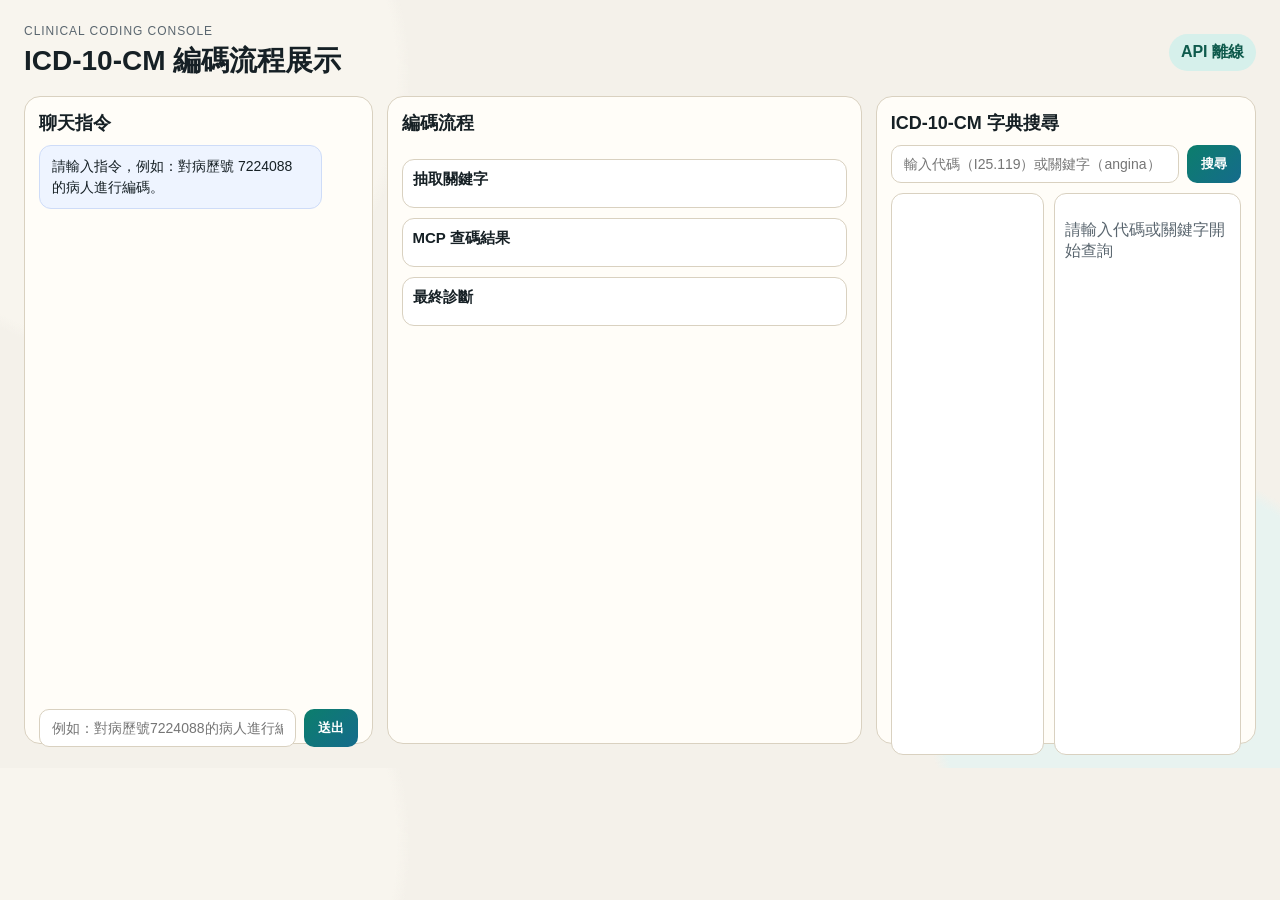
==== frontend/index.html @ fc2fcd36 "Initial commit" ====
﻿<!doctype html>
<html lang="zh-Hant">
<head>
  <meta charset="UTF-8" />
  <meta name="viewport" content="width=device-width, initial-scale=1.0" />
  <title>ICD-10 編碼流程台</title>
  <link rel="stylesheet" href="./styles.css" />
</head>
<body>
  <div class="app-shell">
    <header class="topbar">
      <div>
        <p class="eyebrow">Clinical Coding Console</p>
        <h1>ICD-10-CM 編碼流程展示</h1>
      </div>
      <span class="status-pill">Mock Mode</span>
    </header>

    <main class="layout">
      <section class="panel chat-panel">
        <h2>聊天指令</h2>
        <div id="chatLog" class="chat-log" aria-live="polite"></div>
        <form id="chatForm" class="chat-form">
          <input id="chatInput" type="text" placeholder="例如：對病歷號7224088的病人進行編碼" required />
          <button type="submit">送出</button>
        </form>
      </section>

      <section class="panel flow-panel">
        <h2>編碼流程</h2>
        <ol id="timeline" class="timeline"></ol>

        <div class="card-grid">
          <article class="card">
            <h3>抽取關鍵字</h3>
            <ul id="keywordList" class="list"></ul>
          </article>
          <article class="card">
            <h3>MCP 查碼結果</h3>
            <ul id="mcpList" class="list"></ul>
          </article>
          <article class="card">
            <h3>最終診斷</h3>
            <ul id="finalList" class="list"></ul>
          </article>
        </div>
      </section>

      <section class="panel dict-panel">
        <h2>ICD-10-CM 字典搜尋</h2>
        <form id="dictForm" class="dict-form">
          <input id="dictInput" type="text" placeholder="輸入代碼（I25.119）或關鍵字（angina）" required />
          <button type="submit">搜尋</button>
        </form>
        <div class="dict-columns">
          <ul id="dictResults" class="dict-results"></ul>
          <article id="dictDetail" class="dict-detail">
            <p class="empty">請輸入代碼或關鍵字開始查詢</p>
          </article>
        </div>
      </section>
    </main>
  </div>

  <script src="./app.js"></script>
</body>
</html>
---- frontend/styles.css ----
﻿:root {
  --bg: #f4f1ea;
  --ink: #162025;
  --muted: #5a666f;
  --panel: #fffdf8;
  --border: #d9d1c0;
  --accent: #0a7c6b;
  --accent-soft: #d6f0eb;
  --warn: #b94f2a;
  --radius: 16px;
}

* { box-sizing: border-box; }

body {
  margin: 0;
  font-family: "Noto Sans TC", "Segoe UI", sans-serif;
  color: var(--ink);
  background:
    radial-gradient(circle at 10% 10%, #f8f5ee 0 20%, transparent 21%),
    radial-gradient(circle at 90% 90%, #e8f3f0 0 16%, transparent 17%),
    var(--bg);
}

.app-shell {
  max-width: 1400px;
  margin: 0 auto;
  padding: 24px;
}

.topbar {
  display: flex;
  justify-content: space-between;
  align-items: center;
  gap: 16px;
  margin-bottom: 16px;
}

.eyebrow {
  margin: 0;
  text-transform: uppercase;
  letter-spacing: 0.08em;
  font-size: 12px;
  color: var(--muted);
}

h1 {
  margin: 4px 0 0;
  font-size: 28px;
}

.status-pill {
  padding: 8px 12px;
  border-radius: 999px;
  background: var(--accent-soft);
  color: #0f5b4d;
  font-weight: 700;
}

.layout {
  display: grid;
  grid-template-columns: 1.1fr 1.5fr 1.2fr;
  gap: 14px;
}

.panel {
  background: var(--panel);
  border: 1px solid var(--border);
  border-radius: var(--radius);
  padding: 14px;
  min-height: 72vh;
}

.panel h2 {
  margin: 0 0 10px;
  font-size: 18px;
}

.chat-log {
  height: calc(100% - 64px);
  min-height: 420px;
  overflow: auto;
  display: flex;
  flex-direction: column;
  gap: 10px;
  padding-right: 4px;
}

.msg {
  max-width: 90%;
  padding: 10px 12px;
  border-radius: 12px;
  line-height: 1.5;
  font-size: 14px;
}

.msg.user {
  align-self: flex-end;
  background: #1f5b99;
  color: #f8fbff;
}

.msg.assistant {
  align-self: flex-start;
  background: #eef4ff;
  border: 1px solid #cedcf8;
}

.chat-form,
.dict-form {
  display: flex;
  gap: 8px;
  margin-top: 10px;
}

input {
  flex: 1;
  border: 1px solid var(--border);
  border-radius: 10px;
  padding: 10px 12px;
  font-size: 14px;
}

button {
  border: 0;
  border-radius: 10px;
  padding: 10px 14px;
  font-weight: 700;
  color: white;
  background: linear-gradient(135deg, #0c7e6c, #156b8c);
  cursor: pointer;
}

button:hover { filter: brightness(1.05); }

.timeline {
  margin: 0;
  padding-left: 18px;
  display: grid;
  gap: 6px;
}

.timeline li {
  color: var(--muted);
  font-size: 14px;
}

.timeline li.done {
  color: var(--accent);
  font-weight: 700;
}

.timeline li.running {
  color: var(--warn);
  font-weight: 700;
}

.card-grid {
  margin-top: 14px;
  display: grid;
  gap: 10px;
}

.card {
  border: 1px solid var(--border);
  border-radius: 12px;
  padding: 10px;
  background: #fff;
}

.card h3 {
  margin: 0 0 8px;
  font-size: 15px;
}

.list {
  margin: 0;
  padding-left: 18px;
  display: grid;
  gap: 6px;
  font-size: 14px;
}

.list .meta {
  color: var(--muted);
  font-size: 12px;
}

.dict-columns {
  display: grid;
  grid-template-columns: 0.9fr 1.1fr;
  gap: 10px;
  margin-top: 10px;
  height: calc(100% - 56px);
  min-height: 460px;
}

.dict-results,
.dict-detail {
  border: 1px solid var(--border);
  border-radius: 12px;
  background: #fff;
  margin: 0;
  padding: 10px;
  overflow: auto;
}

.dict-results {
  list-style: none;
  display: grid;
  gap: 6px;
}

.dict-item {
  border: 1px solid #e4e0d6;
  border-radius: 8px;
  padding: 8px;
  cursor: pointer;
}

.dict-item.active {
  border-color: #176f61;
  background: #ebf8f5;
}

.dict-item strong {
  display: block;
}

.dict-detail h4 {
  margin: 0 0 6px;
  font-size: 18px;
}

.empty {
  color: var(--muted);
}

@media (max-width: 1080px) {
  .layout {
    grid-template-columns: 1fr;
  }

  .panel {
    min-height: auto;
  }

  .chat-log {
    min-height: 240px;
  }

  .dict-columns {
    grid-template-columns: 1fr;
    min-height: 360px;
  }
}
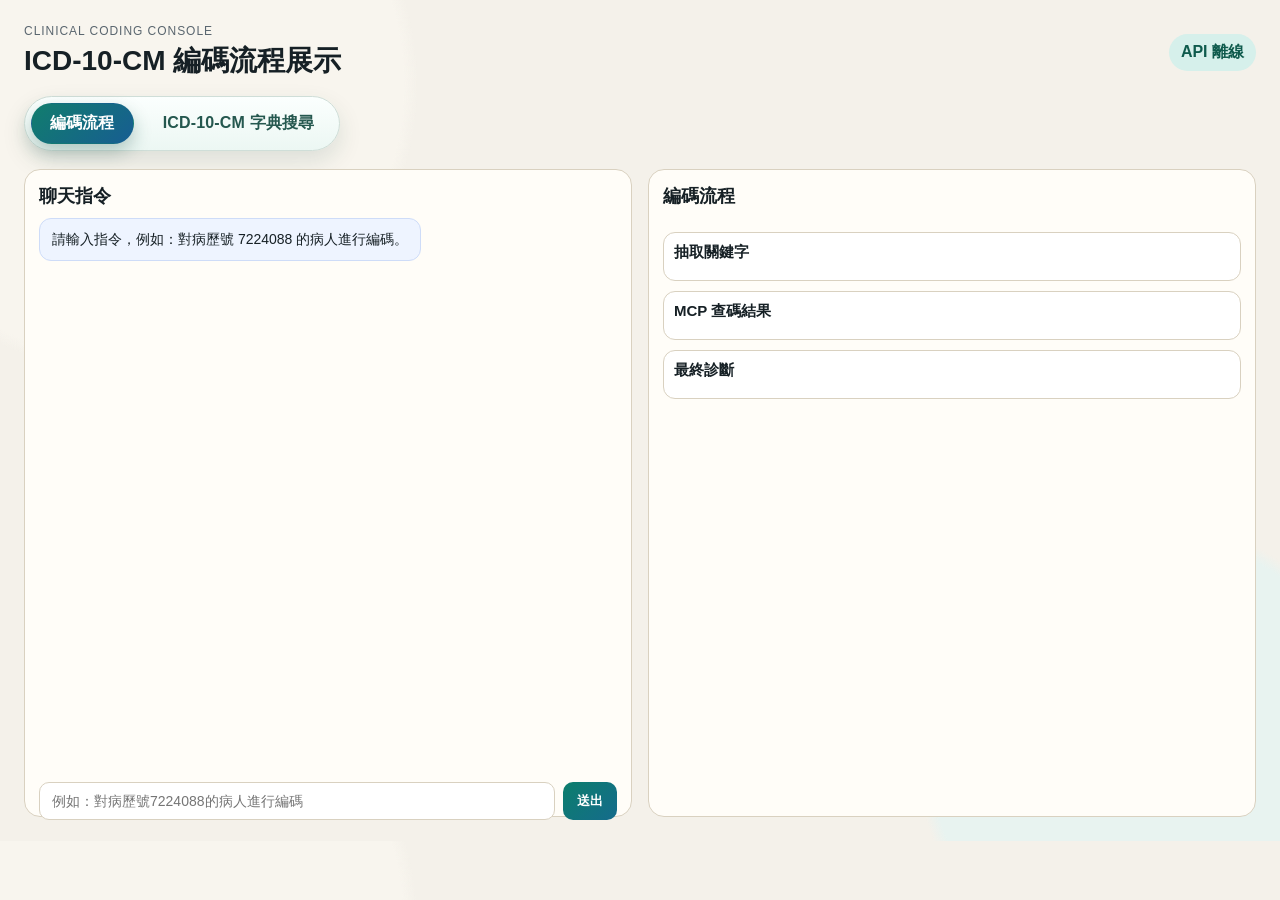
==== commit 36ee20d7: "前端樣式修改" ====
--- a/frontend/index.html
+++ b/frontend/index.html
@@ -15,6 +15,11 @@
       </div>
       <span class="status-pill">Mock Mode</span>
     </header>
+
+    <nav class="page-nav" aria-label="功能導覽">
+      <a class="nav-link active" href="./index.html">編碼流程</a>
+      <a class="nav-link" href="./dictionary.html">ICD-10-CM 字典搜尋</a>
+    </nav>
 
     <main class="layout">
       <section class="panel chat-panel">
@@ -45,20 +50,6 @@
           </article>
         </div>
       </section>
-
-      <section class="panel dict-panel">
-        <h2>ICD-10-CM 字典搜尋</h2>
-        <form id="dictForm" class="dict-form">
-          <input id="dictInput" type="text" placeholder="輸入代碼（I25.119）或關鍵字（angina）" required />
-          <button type="submit">搜尋</button>
-        </form>
-        <div class="dict-columns">
-          <ul id="dictResults" class="dict-results"></ul>
-          <article id="dictDetail" class="dict-detail">
-            <p class="empty">請輸入代碼或關鍵字開始查詢</p>
-          </article>
-        </div>
-      </section>
     </main>
   </div>
 
--- a/frontend/styles.css
+++ b/frontend/styles.css
@@ -57,10 +57,47 @@
   font-weight: 700;
 }
 
+.page-nav {
+  display: inline-flex;
+  gap: 10px;
+  margin-bottom: 18px;
+  padding: 6px;
+  border-radius: 999px;
+  border: 1px solid #cfded8;
+  background: linear-gradient(180deg, #fbfffe, #ecf7f3);
+  box-shadow: 0 10px 24px rgba(15, 66, 58, 0.12);
+}
+
+.nav-link {
+  display: inline-block;
+  text-decoration: none;
+  border: 1px solid transparent;
+  border-radius: 999px;
+  padding: 9px 18px;
+  background: transparent;
+  color: #25584f;
+  font-weight: 700;
+  letter-spacing: 0.01em;
+  transition: all 0.18s ease;
+}
+
+.nav-link:hover {
+  border-color: #9ec8be;
+  background: rgba(255, 255, 255, 0.78);
+  color: #114a40;
+}
+
+.nav-link.active {
+  background: linear-gradient(135deg, #117d6d, #175d92);
+  color: #fff;
+  border-color: transparent;
+  box-shadow: 0 8px 18px rgba(15, 76, 66, 0.28);
+}
+
 .layout {
   display: grid;
-  grid-template-columns: 1.1fr 1.5fr 1.2fr;
-  gap: 14px;
+  grid-template-columns: 1fr 1fr;
+  gap: 16px;
 }
 
 .panel {
@@ -191,7 +228,7 @@
   grid-template-columns: 0.9fr 1.1fr;
   gap: 10px;
   margin-top: 10px;
-  height: calc(100% - 56px);
+  height: calc(100vh - 240px);
   min-height: 460px;
 }
 
